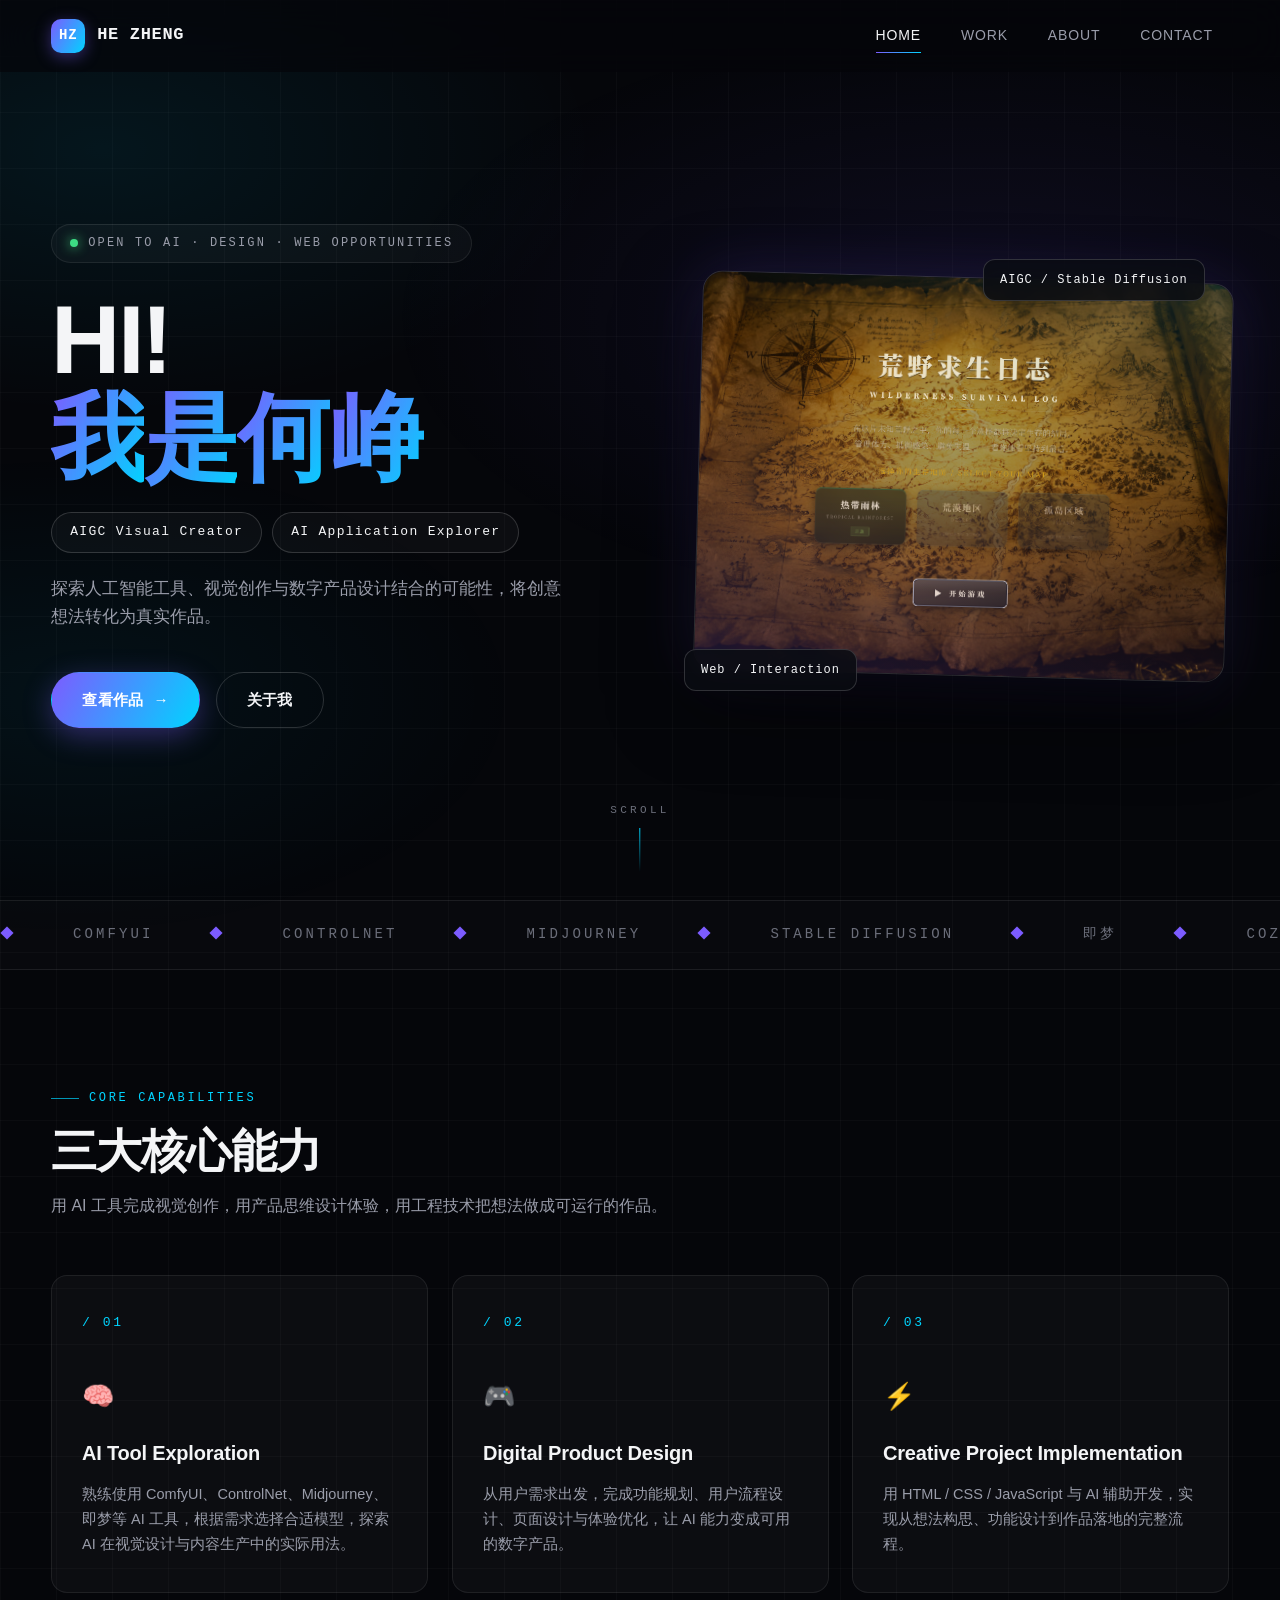
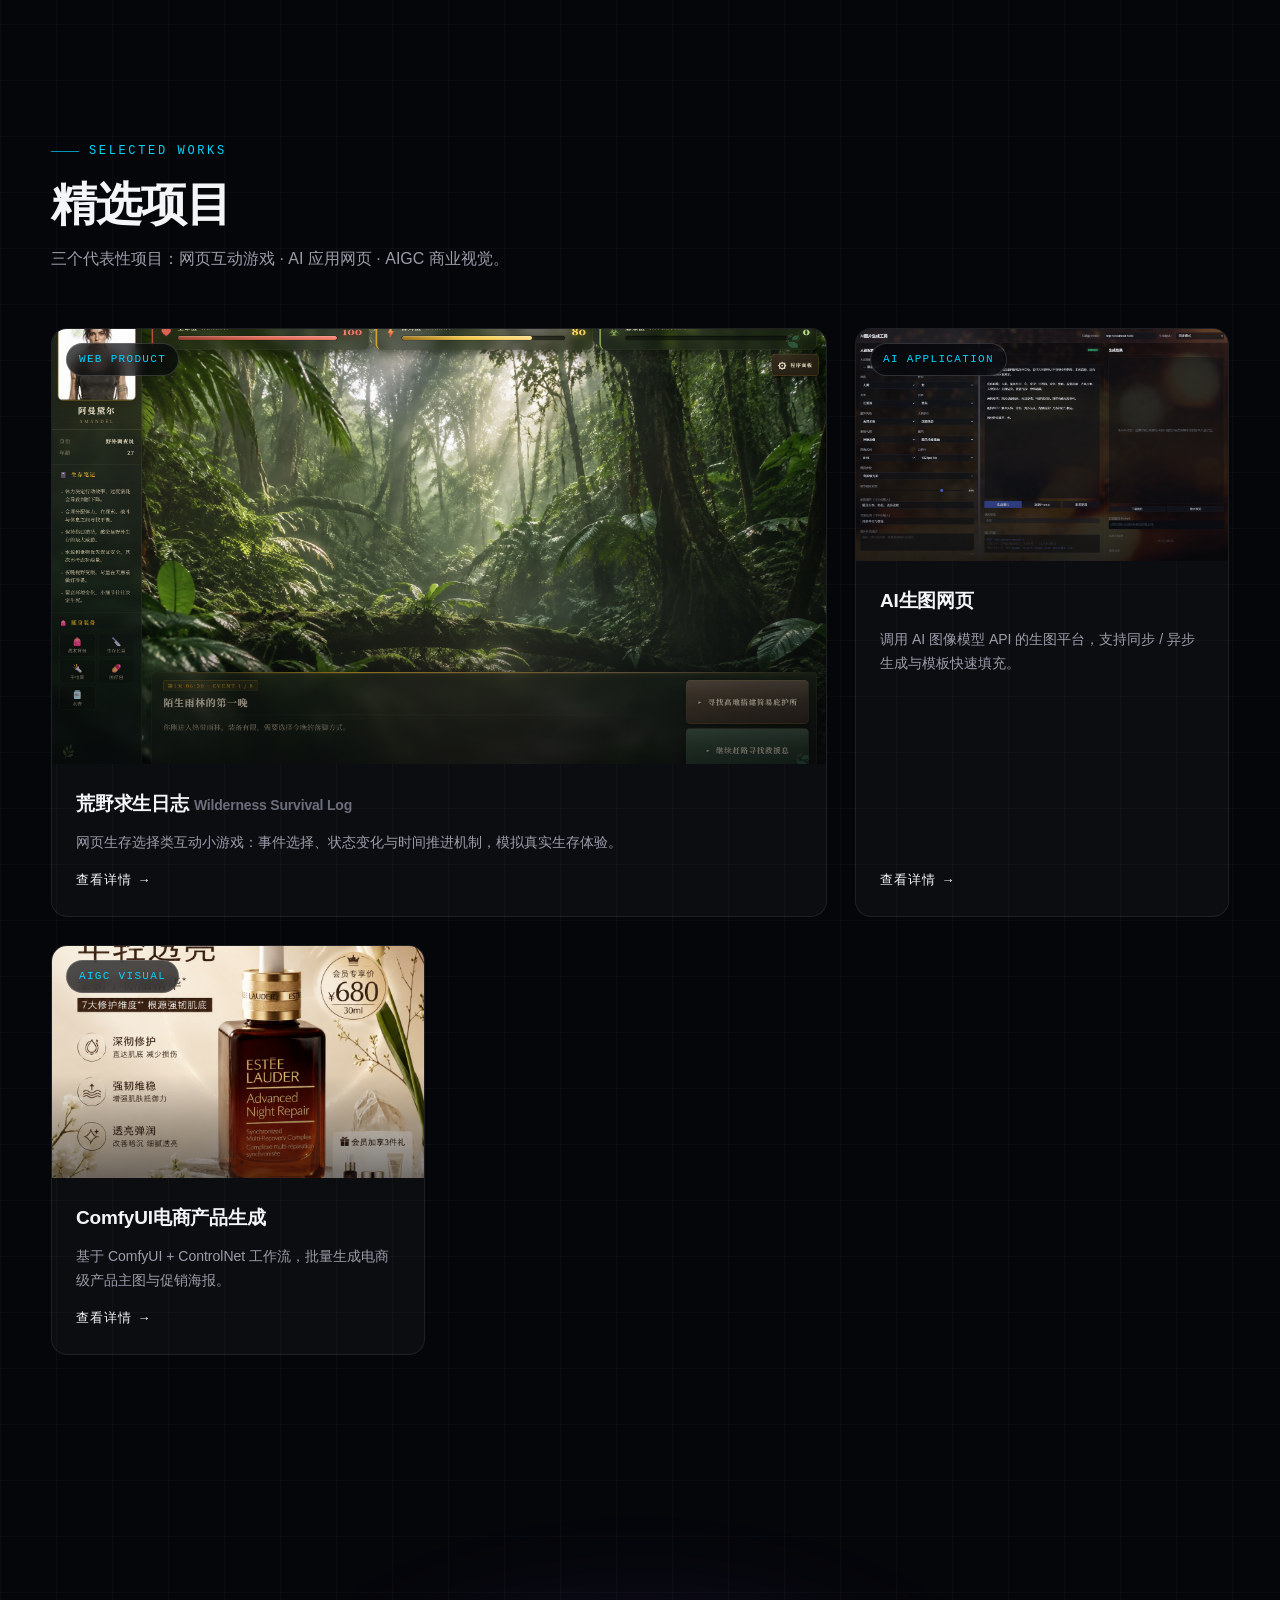
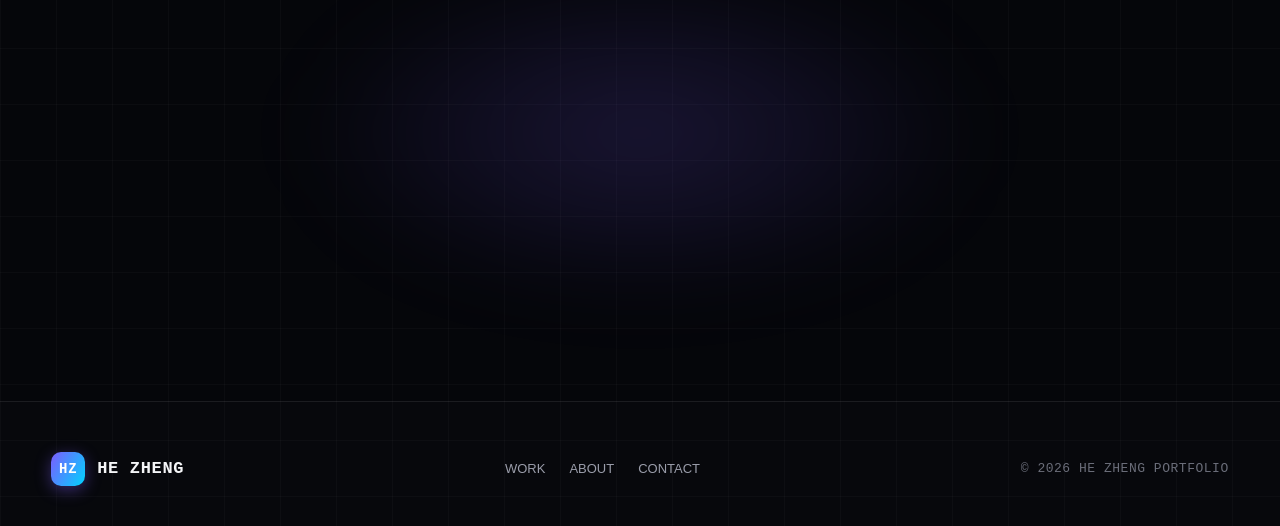
==== index.html @ f9ec6ae7 "初始提交：个人作品集网站" ====
<!DOCTYPE html>
<html lang="zh-CN">
<head>
  <meta charset="UTF-8" />
  <meta name="viewport" content="width=device-width, initial-scale=1.0" />
  <title>He Zheng — AIGC Visual Creator &amp; AI Application Explorer</title>
  <meta name="description" content="何峥的个人作品集：AIGC视觉创作、AI应用探索与数字产品设计。" />
  <link rel="stylesheet" href="css/style.css" />
</head>
<body>

  <!-- 导航 -->
  <header class="nav">
    <div class="container nav-inner">
      <a class="logo" href="index.html"><span class="logo-mark">HZ</span>HE ZHENG</a>
      <nav class="nav-links">
        <a href="index.html" class="active">HOME</a>
        <a href="work.html">WORK</a>
        <a href="about.html">ABOUT</a>
        <a href="contact.html">CONTACT</a>
      </nav>
      <button class="nav-toggle" aria-label="打开菜单"><span></span><span></span><span></span></button>
    </div>
  </header>

  <!-- 第一屏 Hero -->
  <section class="hero">
    <div class="container hero-grid">
      <div class="hero-text">
        <div class="hero-status fade-up" style="--d:.1s"><span class="dot"></span>OPEN TO AI · DESIGN · WEB OPPORTUNITIES</div>
        <h1 class="hero-title fade-up" style="--d:.2s">Hi!<br /><span class="text-gradient">我是何峥</span></h1>
        <div class="hero-roles fade-up" style="--d:.35s">
          <span>AIGC Visual Creator</span>
          <span>AI Application Explorer</span>
        </div>
        <p class="hero-desc fade-up" style="--d:.5s">
          探索人工智能工具、视觉创作与数字产品设计结合的可能性，将创意想法转化为真实作品。
        </p>
        <div class="hero-actions fade-up" style="--d:.65s">
          <a class="btn btn-primary" href="work.html">查看作品 <span class="arrow">→</span></a>
          <a class="btn btn-ghost" href="about.html">关于我</a>
        </div>
      </div>
      <div class="hero-visual fade-up" style="--d:.45s">
        <div class="frame"><img src="assets/survival/cover.png" alt="荒野求生日志 - 项目封面" /></div>
        <div class="float-chip chip-1">AIGC / Stable Diffusion</div>
        <div class="float-chip chip-2">Web / Interaction</div>
      </div>
    </div>
    <div class="scroll-hint"><span>SCROLL</span><span class="line"></span></div>
  </section>

  <!-- 工具跑马灯 -->
  <div class="marquee" aria-hidden="true">
    <div class="marquee-track">
      <span><i>◆</i>ComfyUI</span><span><i>◆</i>ControlNet</span><span><i>◆</i>Midjourney</span><span><i>◆</i>Stable Diffusion</span><span><i>◆</i>即梦</span><span><i>◆</i>Coze</span><span><i>◆</i>ChatGPT</span><span><i>◆</i>DeepSeek</span><span><i>◆</i>HTML / CSS / JS</span>
      <span><i>◆</i>ComfyUI</span><span><i>◆</i>ControlNet</span><span><i>◆</i>Midjourney</span><span><i>◆</i>Stable Diffusion</span><span><i>◆</i>即梦</span><span><i>◆</i>Coze</span><span><i>◆</i>ChatGPT</span><span><i>◆</i>DeepSeek</span><span><i>◆</i>HTML / CSS / JS</span>
    </div>
  </div>

  <!-- 三大核心能力 -->
  <section class="section">
    <div class="container">
      <div class="section-head reveal">
        <span class="section-tag">Core Capabilities</span>
        <h2 class="section-title">三大核心能力</h2>
        <p class="section-sub">用 AI 工具完成视觉创作，用产品思维设计体验，用工程技术把想法做成可运行的作品。</p>
      </div>
      <div class="cap-grid">
        <div class="cap-card reveal" style="--d:.05s">
          <span class="cap-num">/ 01</span>
          <span class="cap-icon">🧠</span>
          <h3>AI Tool Exploration</h3>
          <p>熟练使用 ComfyUI、ControlNet、Midjourney、即梦等 AI 工具，根据需求选择合适模型，探索 AI 在视觉设计与内容生产中的实际用法。</p>
        </div>
        <div class="cap-card reveal" style="--d:.15s">
          <span class="cap-num">/ 02</span>
          <span class="cap-icon">🎮</span>
          <h3>Digital Product Design</h3>
          <p>从用户需求出发，完成功能规划、用户流程设计、页面设计与体验优化，让 AI 能力变成可用的数字产品。</p>
        </div>
        <div class="cap-card reveal" style="--d:.25s">
          <span class="cap-num">/ 03</span>
          <span class="cap-icon">⚡</span>
          <h3>Creative Project Implementation</h3>
          <p>用 HTML / CSS / JavaScript 与 AI 辅助开发，实现从想法构思、功能设计到作品落地的完整流程。</p>
        </div>
      </div>
    </div>
  </section>

  <!-- 精选项目 -->
  <section class="section" style="padding-top: 30px;">
    <div class="container">
      <div class="section-head reveal">
        <span class="section-tag">Selected Works</span>
        <h2 class="section-title">精选项目</h2>
        <p class="section-sub">三个代表性项目：网页互动游戏 · AI 应用网页 · AIGC 商业视觉。</p>
      </div>
      <div class="work-grid">
        <a class="work-card wide reveal" href="project-survival-log.html">
          <div class="work-thumb">
            <span class="work-cat">WEB PRODUCT</span>
            <img src="assets/survival/gameplay.png" alt="荒野求生日志 - 游戏界面" />
          </div>
          <div class="work-body">
            <h3>荒野求生日志 <em style="font-style:normal;color:var(--dim);font-size:14px;">Wilderness Survival Log</em></h3>
            <p>网页生存选择类互动小游戏：事件选择、状态变化与时间推进机制，模拟真实生存体验。</p>
            <span class="work-link">查看详情 <span class="arrow">→</span></span>
          </div>
        </a>
        <a class="work-card reveal" style="--d:.12s" href="project-ai-image.html">
          <div class="work-thumb">
            <span class="work-cat">AI APPLICATION</span>
            <img src="assets/ai-image/home.png" alt="AI生图网页 - 首页" />
          </div>
          <div class="work-body">
            <h3>AI生图网页</h3>
            <p>调用 AI 图像模型 API 的生图平台，支持同步 / 异步生成与模板快速填充。</p>
            <span class="work-link">查看详情 <span class="arrow">→</span></span>
          </div>
        </a>
        <a class="work-card reveal" style="--d:.2s" href="work.html#comfyui-ecommerce">
          <div class="work-thumb">
            <span class="work-cat">AIGC VISUAL</span>
            <img src="assets/comfyui/serum.png" alt="ComfyUI电商产品生成 - 精华主图" />
          </div>
          <div class="work-body">
            <h3>ComfyUI电商产品生成</h3>
            <p>基于 ComfyUI + ControlNet 工作流，批量生成电商级产品主图与促销海报。</p>
            <span class="work-link">查看详情 <span class="arrow">→</span></span>
          </div>
        </a>
      </div>
    </div>
  </section>

  <!-- CTA -->
  <section class="cta-band">
    <div class="container reveal">
      <h2>把创意想法<br /><span class="text-gradient">转化为真实作品</span></h2>
      <p>如果你对 AI 视觉、AI 应用或数字产品有想法，欢迎一起交流。</p>
      <a class="btn btn-primary" href="contact.html">联系我 <span class="arrow">→</span></a>
    </div>
  </section>

  <!-- Footer -->
  <footer>
    <div class="container footer-inner">
      <a class="logo" href="index.html"><span class="logo-mark">HZ</span>HE ZHENG</a>
      <div class="footer-links">
        <a href="work.html">WORK</a>
        <a href="about.html">ABOUT</a>
        <a href="contact.html">CONTACT</a>
      </div>
      <div class="copy">© 2026 HE ZHENG PORTFOLIO</div>
    </div>
  </footer>

  <button class="back-top" aria-label="回到顶部">↑</button>
  <script src="js/main.js"></script>
</body>
</html>
---- css/style.css ----
/* ============================================================
   He Zheng Portfolio — 深色科技感作品集设计系统
   ============================================================ */

/* ---------- 1. 设计变量 ---------- */
:root {
  --bg: #05060a;
  --bg-soft: #0a0c12;
  --surface: rgba(255, 255, 255, 0.03);
  --surface-hover: rgba(255, 255, 255, 0.06);
  --border: rgba(255, 255, 255, 0.08);
  --border-strong: rgba(255, 255, 255, 0.16);
  --text: #f4f5f7;
  --muted: #9a9daa;
  --dim: #6b6e7a;
  --accent-1: #7c5cff;   /* 电感紫 */
  --accent-2: #00d4ff;   /* 荧光青 */
  --gradient: linear-gradient(120deg, var(--accent-1), var(--accent-2));
  --radius: 16px;
  --radius-sm: 10px;
  --nav-h: 72px;
  --font-sans: "Segoe UI", "PingFang SC", "HarmonyOS Sans SC", "Microsoft YaHei", sans-serif;
  --font-mono: "JetBrains Mono", "Cascadia Code", Consolas, monospace;
  --ease: cubic-bezier(0.22, 1, 0.36, 1);
}

/* ---------- 2. 基础重置 ---------- */
* { margin: 0; padding: 0; box-sizing: border-box; }

html { scroll-behavior: smooth; }

body {
  background: var(--bg);
  color: var(--text);
  font-family: var(--font-sans);
  font-size: 16px;
  line-height: 1.7;
  -webkit-font-smoothing: antialiased;
  overflow-x: hidden;
  /* 顶部渐变光晕 + 网格底纹 */
  background-image:
    radial-gradient(1100px 520px at 78% -8%, rgba(124, 92, 255, 0.14), transparent 60%),
    radial-gradient(900px 480px at 8% 4%, rgba(0, 212, 255, 0.08), transparent 55%),
    linear-gradient(rgba(255, 255, 255, 0.025) 1px, transparent 1px),
    linear-gradient(90deg, rgba(255, 255, 255, 0.025) 1px, transparent 1px);
  background-size: auto, auto, 56px 56px, 56px 56px;
}

img { max-width: 100%; display: block; }
a { color: inherit; text-decoration: none; }
ul { list-style: none; }
button { font-family: inherit; cursor: pointer; }

::selection { background: rgba(124, 92, 255, 0.45); color: #fff; }

/* 自定义滚动条 */
::-webkit-scrollbar { width: 10px; }
::-webkit-scrollbar-track { background: var(--bg); }
::-webkit-scrollbar-thumb { background: #23252f; border-radius: 8px; border: 2px solid var(--bg); }
::-webkit-scrollbar-thumb:hover { background: #34374a; }

/* ---------- 3. 通用布局 ---------- */
.container { width: min(1200px, 92%); margin: 0 auto; }

.section { padding: 110px 0; }
.section-head { margin-bottom: 56px; }

.section-tag {
  display: inline-flex; align-items: center; gap: 10px;
  font-family: var(--font-mono); font-size: 12px; letter-spacing: 0.22em;
  text-transform: uppercase; color: var(--accent-2); margin-bottom: 16px;
}
.section-tag::before {
  content: ""; width: 28px; height: 1px; background: var(--accent-2); opacity: 0.7;
}

.section-title {
  font-size: clamp(30px, 4vw, 46px); font-weight: 700;
  letter-spacing: -0.02em; line-height: 1.15;
}
.section-sub { color: var(--muted); margin-top: 14px; max-width: 620px; }

.text-gradient {
  background: var(--gradient);
  -webkit-background-clip: text; background-clip: text;
  -webkit-text-fill-color: transparent; color: transparent;
}

/* ---------- 4. 按钮 ---------- */
.btn {
  display: inline-flex; align-items: center; gap: 10px;
  padding: 14px 30px; border-radius: 999px;
  font-size: 15px; font-weight: 600; letter-spacing: 0.02em;
  border: 1px solid transparent;
  transition: transform 0.35s var(--ease), box-shadow 0.35s var(--ease),
              background 0.35s var(--ease), border-color 0.35s var(--ease);
}
.btn .arrow { transition: transform 0.35s var(--ease); }
.btn:hover .arrow { transform: translateX(4px); }

.btn-primary {
  background: var(--gradient); color: #fff;
  box-shadow: 0 8px 28px rgba(124, 92, 255, 0.35);
}
.btn-primary:hover { transform: translateY(-2px); box-shadow: 0 14px 40px rgba(124, 92, 255, 0.5); }

.btn-ghost {
  border-color: var(--border-strong); color: var(--text); background: transparent;
}
.btn-ghost:hover {
  border-color: var(--accent-2); color: var(--accent-2);
  transform: translateY(-2px); box-shadow: 0 10px 30px rgba(0, 212, 255, 0.12);
}

/* ---------- 5. 导航栏 ---------- */
.nav {
  position: fixed; inset: 0 0 auto 0; z-index: 100;
  height: var(--nav-h);
  background: rgba(5, 6, 10, 0.65);
  backdrop-filter: blur(18px); -webkit-backdrop-filter: blur(18px);
  border-bottom: 1px solid transparent;
  transition: border-color 0.4s var(--ease), background 0.4s var(--ease);
}
.nav.scrolled { border-bottom-color: var(--border); background: rgba(5, 6, 10, 0.85); }

.nav-inner {
  height: 100%; display: flex; align-items: center; justify-content: space-between;
}

.logo {
  display: flex; align-items: center; gap: 12px;
  font-family: var(--font-mono); font-weight: 700; font-size: 17px; letter-spacing: 0.04em;
}
.logo-mark {
  width: 34px; height: 34px; border-radius: 10px;
  background: var(--gradient); color: #fff;
  display: grid; place-items: center; font-size: 14px;
  box-shadow: 0 4px 16px rgba(124, 92, 255, 0.4);
}

.nav-links { display: flex; align-items: center; gap: 8px; }
.nav-links a {
  position: relative; padding: 8px 16px; font-size: 14px; color: var(--muted);
  letter-spacing: 0.06em; transition: color 0.3s;
}
.nav-links a::after {
  content: ""; position: absolute; left: 16px; right: 16px; bottom: 2px; height: 1px;
  background: var(--gradient); transform: scaleX(0); transform-origin: left;
  transition: transform 0.35s var(--ease);
}
.nav-links a:hover, .nav-links a.active { color: var(--text); }
.nav-links a:hover::after, .nav-links a.active::after { transform: scaleX(1); }

.nav-toggle {
  display: none; width: 40px; height: 40px; border: 1px solid var(--border);
  border-radius: 10px; background: transparent; position: relative;
}
.nav-toggle span {
  position: absolute; left: 10px; right: 10px; height: 2px; border-radius: 2px;
  background: var(--text); transition: 0.35s var(--ease);
}
.nav-toggle span:nth-child(1) { top: 13px; }
.nav-toggle span:nth-child(2) { top: 19px; }
.nav-toggle span:nth-child(3) { top: 25px; }
.nav-toggle.open span:nth-child(1) { top: 19px; transform: rotate(45deg); }
.nav-toggle.open span:nth-child(2) { opacity: 0; }
.nav-toggle.open span:nth-child(3) { top: 19px; transform: rotate(-45deg); }

/* ---------- 6. Hero ---------- */
.hero {
  min-height: 100vh;
  display: flex; align-items: center;
  padding: calc(var(--nav-h) + 60px) 0 80px;
  position: relative;
}
.hero-grid {
  display: grid; grid-template-columns: 1.05fr 0.95fr;
  gap: 60px; align-items: center;
}
.hero-status {
  display: inline-flex; align-items: center; gap: 10px;
  font-family: var(--font-mono); font-size: 12px; letter-spacing: 0.18em;
  color: var(--muted); border: 1px solid var(--border);
  padding: 8px 18px; border-radius: 999px; margin-bottom: 28px;
  background: var(--surface);
}
.hero-status .dot {
  width: 8px; height: 8px; border-radius: 50%; background: #3ddc84;
  box-shadow: 0 0 12px #3ddc84; animation: pulse 2s infinite;
}
@keyframes pulse { 50% { opacity: 0.4; } }

.hero-title {
  font-size: clamp(52px, 8vw, 96px);
  font-weight: 800; letter-spacing: -0.03em; line-height: 1.02;
  text-transform: uppercase;
}
.hero-roles {
  display: flex; flex-wrap: wrap; gap: 10px; margin: 26px 0 22px;
}
.hero-roles span {
  font-family: var(--font-mono); font-size: 13px; letter-spacing: 0.1em;
  padding: 8px 18px; border-radius: 999px;
  border: 1px solid var(--border-strong); color: var(--text);
  background: var(--surface);
}
.hero-desc { color: var(--muted); max-width: 520px; font-size: 17px; }
.hero-actions { display: flex; gap: 16px; margin-top: 40px; flex-wrap: wrap; }

.hero-visual { position: relative; }
.hero-visual .frame {
  position: relative; border-radius: 20px; overflow: hidden;
  border: 1px solid var(--border-strong);
  box-shadow: 0 30px 80px rgba(0, 0, 0, 0.6), 0 0 60px rgba(124, 92, 255, 0.18);
  transform: rotate(1.5deg);
  transition: transform 0.6s var(--ease);
}
.hero-visual:hover .frame { transform: rotate(0deg) scale(1.01); }
.hero-visual img { width: 100%; aspect-ratio: 4 / 3; object-fit: cover; }
.hero-visual .frame::after {
  content: ""; position: absolute; inset: 0;
  background: linear-gradient(200deg, rgba(0, 212, 255, 0.12), transparent 40%, rgba(124, 92, 255, 0.18));
  pointer-events: none;
}
.hero-visual .float-chip {
  position: absolute; font-family: var(--font-mono); font-size: 12px;
  letter-spacing: 0.08em; color: var(--text);
  background: rgba(10, 12, 18, 0.85); border: 1px solid var(--border-strong);
  padding: 10px 16px; border-radius: 12px;
  backdrop-filter: blur(8px);
  animation: float 5s ease-in-out infinite;
}
.hero-visual .chip-1 { top: -18px; right: 24px; }
.hero-visual .chip-2 { bottom: -16px; left: -14px; animation-delay: -2.5s; }
@keyframes float { 50% { transform: translateY(-10px); } }

.scroll-hint {
  position: absolute; bottom: 28px; left: 50%; transform: translateX(-50%);
  display: flex; flex-direction: column; align-items: center; gap: 8px;
  color: var(--dim); font-family: var(--font-mono); font-size: 11px; letter-spacing: 0.3em;
}
.scroll-hint .line {
  width: 1px; height: 44px;
  background: linear-gradient(var(--accent-2), transparent);
  animation: drop 1.8s var(--ease) infinite;
}
@keyframes drop { 0% { transform: scaleY(0); transform-origin: top; } 45% { transform: scaleY(1); transform-origin: top; } 55% { transform: scaleY(1); transform-origin: bottom; } 100% { transform: scaleY(0); transform-origin: bottom; } }

/* ---------- 7. 页面通用头图（子页面） ---------- */
.page-hero {
  padding: calc(var(--nav-h) + 90px) 0 70px;
  border-bottom: 1px solid var(--border);
  position: relative; overflow: hidden;
}
.page-hero .crumb {
  font-family: var(--font-mono); font-size: 12px; letter-spacing: 0.2em;
  color: var(--accent-2); text-transform: uppercase; margin-bottom: 18px;
  display: block;
}
.page-hero h1 {
  font-size: clamp(40px, 6vw, 72px); font-weight: 800;
  letter-spacing: -0.02em; line-height: 1.05; text-transform: uppercase;
}
.page-hero p { color: var(--muted); margin-top: 18px; max-width: 640px; font-size: 17px; }

/* ---------- 8. 能力卡片区 ---------- */
.cap-grid {
  display: grid; grid-template-columns: repeat(3, 1fr); gap: 24px;
}
.cap-card {
  position: relative; padding: 36px 30px;
  background: var(--surface); border: 1px solid var(--border);
  border-radius: var(--radius); overflow: hidden;
  transition: transform 0.45s var(--ease), border-color 0.45s, background 0.45s;
}
.cap-card::before {
  content: ""; position: absolute; inset: 0;
  background: radial-gradient(360px 200px at 50% -20%, rgba(124, 92, 255, 0.16), transparent 70%);
  opacity: 0; transition: opacity 0.45s;
}
.cap-card:hover { transform: translateY(-6px); border-color: var(--border-strong); background: var(--surface-hover); }
.cap-card:hover::before { opacity: 1; }
.cap-num {
  font-family: var(--font-mono); font-size: 13px; color: var(--accent-2);
  letter-spacing: 0.2em; display: block; margin-bottom: 40px;
}
.cap-card h3 { font-size: 20px; margin-bottom: 12px; letter-spacing: -0.01em; }
.cap-card p { color: var(--muted); font-size: 14.5px; }
.cap-card .cap-icon { font-size: 26px; margin-bottom: 18px; display: block; }

/* ---------- 9. 项目卡片 ---------- */
.work-grid { display: grid; grid-template-columns: repeat(3, 1fr); gap: 28px; }
.work-card {
  position: relative; display: flex; flex-direction: column;
  background: var(--surface); border: 1px solid var(--border);
  border-radius: var(--radius); overflow: hidden;
  transition: transform 0.5s var(--ease), border-color 0.4s, box-shadow 0.5s var(--ease);
}
.work-card:hover {
  transform: translateY(-8px);
  border-color: rgba(124, 92, 255, 0.45);
  box-shadow: 0 24px 60px rgba(0, 0, 0, 0.5), 0 0 40px rgba(124, 92, 255, 0.12);
}
.work-thumb { position: relative; overflow: hidden; aspect-ratio: 16 / 10; }
.work-thumb img {
  width: 100%; height: 100%; object-fit: cover;
  transition: transform 0.8s var(--ease), filter 0.5s;
  filter: saturate(0.92);
}
.work-card:hover .work-thumb img { transform: scale(1.06); filter: saturate(1.05); }
.work-thumb::after {
  content: ""; position: absolute; inset: 0;
  background: linear-gradient(180deg, transparent 55%, rgba(5, 6, 10, 0.55));
}
.work-cat {
  position: absolute; top: 14px; left: 14px; z-index: 2;
  font-family: var(--font-mono); font-size: 11px; letter-spacing: 0.12em;
  padding: 6px 12px; border-radius: 999px;
  background: rgba(5, 6, 10, 0.7); border: 1px solid var(--border-strong);
  color: var(--accent-2); backdrop-filter: blur(6px);
}
.work-body { padding: 24px; display: flex; flex-direction: column; gap: 10px; flex: 1; }
.work-body h3 { font-size: 19px; letter-spacing: -0.01em; }
.work-body p { color: var(--muted); font-size: 14px; flex: 1; }
.work-link {
  display: inline-flex; align-items: center; gap: 8px;
  font-family: var(--font-mono); font-size: 13px; letter-spacing: 0.08em;
  color: var(--text); margin-top: 6px;
}
.work-link .arrow { transition: transform 0.35s var(--ease); }
.work-card:hover .work-link { color: var(--accent-2); }
.work-card:hover .work-link .arrow { transform: translateX(5px); }

/* 精选项目大卡（首页第一张） */
.work-card.wide { grid-column: span 2; }
.work-card.wide .work-thumb { aspect-ratio: 16 / 9; }

/* ---------- 10. 跑马灯 ---------- */
.marquee {
  border-top: 1px solid var(--border); border-bottom: 1px solid var(--border);
  padding: 22px 0; overflow: hidden; background: rgba(255, 255, 255, 0.015);
}
.marquee-track {
  display: flex; gap: 56px; width: max-content;
  animation: marquee 30s linear infinite;
  font-family: var(--font-mono); font-size: 14px; letter-spacing: 0.22em;
  color: var(--dim); text-transform: uppercase; white-space: nowrap;
}
.marquee-track span i { color: var(--accent-1); font-style: normal; margin-right: 56px; }
@keyframes marquee { to { transform: translateX(-50%); } }

/* ---------- 11. Work 筛选器 ---------- */
.filter-bar {
  display: flex; flex-wrap: wrap; gap: 10px; margin-bottom: 48px;
}
.filter-btn {
  padding: 10px 22px; border-radius: 999px;
  border: 1px solid var(--border-strong); background: transparent;
  color: var(--muted); font-size: 14px; letter-spacing: 0.03em;
  font-family: var(--font-mono);
  transition: all 0.35s var(--ease);
}
.filter-btn:hover { color: var(--text); border-color: var(--accent-2); }
.filter-btn.active {
  background: var(--gradient); border-color: transparent; color: #fff;
  box-shadow: 0 6px 20px rgba(124, 92, 255, 0.35);
}
.work-item { transition: opacity 0.4s var(--ease), transform 0.4s var(--ease); }
.work-item.hide { display: none; }
.work-item.showing { animation: fadeIn 0.5s var(--ease); }
@keyframes fadeIn { from { opacity: 0; transform: translateY(16px); } }

.empty-note {
  display: none; padding: 60px 30px; text-align: center;
  border: 1px dashed var(--border-strong); border-radius: var(--radius);
  color: var(--muted);
}
.empty-note.show { display: block; animation: fadeIn 0.5s var(--ease); }

/* ---------- 12. 项目详情页 ---------- */
.project-hero { padding: calc(var(--nav-h) + 80px) 0 60px; }
.project-hero .tags { display: flex; flex-wrap: wrap; gap: 10px; margin: 24px 0; }
.project-hero .tags span {
  font-family: var(--font-mono); font-size: 12px; letter-spacing: 0.1em;
  padding: 7px 16px; border-radius: 999px;
  border: 1px solid var(--border-strong); color: var(--accent-2);
  background: var(--surface);
}
.project-meta {
  display: grid; grid-template-columns: repeat(4, 1fr); gap: 1px;
  background: var(--border); border: 1px solid var(--border);
  border-radius: var(--radius); overflow: hidden; margin-top: 40px;
}
.project-meta div { background: var(--bg-soft); padding: 20px 24px; }
.project-meta dt {
  font-family: var(--font-mono); font-size: 11px; letter-spacing: 0.2em;
  text-transform: uppercase; color: var(--dim); margin-bottom: 8px;
}
.project-meta dd { font-size: 15px; }

.project-cover {
  border-radius: 20px; overflow: hidden; border: 1px solid var(--border-strong);
  margin: 60px 0; box-shadow: 0 30px 80px rgba(0, 0, 0, 0.55);
}
.project-cover img { width: 100%; }

.project-layout {
  display: grid; grid-template-columns: 220px 1fr; gap: 70px;
  align-items: start;
}
.toc {
  position: sticky; top: calc(var(--nav-h) + 40px);
  border-left: 1px solid var(--border); padding-left: 24px;
}
.toc-title {
  font-family: var(--font-mono); font-size: 11px; letter-spacing: 0.25em;
  text-transform: uppercase; color: var(--dim); margin-bottom: 18px;
}
.toc a {
  display: block; padding: 7px 0; font-size: 14px; color: var(--muted);
  border-left: 2px solid transparent; margin-left: -25px; padding-left: 23px;
  transition: color 0.3s, border-color 0.3s;
}
.toc a:hover, .toc a.active { color: var(--text); border-left-color: var(--accent-2); }

.project-section { margin-bottom: 90px; scroll-margin-top: calc(var(--nav-h) + 30px); }
.project-section .num {
  font-family: var(--font-mono); font-size: 13px; color: var(--accent-2);
  letter-spacing: 0.2em; display: block; margin-bottom: 12px;
}
.project-section h2 {
  font-size: clamp(26px, 3vw, 36px); letter-spacing: -0.01em;
  margin-bottom: 22px;
}
.project-section p { color: var(--muted); margin-bottom: 16px; max-width: 760px; }
.project-section p strong { color: var(--text); font-weight: 600; }

.img-duo { display: grid; grid-template-columns: 1fr 1fr; gap: 20px; margin: 28px 0; }
.img-single { margin: 28px 0; border-radius: var(--radius); overflow: hidden; border: 1px solid var(--border); }
.img-duo img, .img-single img { width: 100%; border-radius: var(--radius); border: 1px solid var(--border); transition: transform 0.6s var(--ease); }
.img-duo img:hover, .img-single img:hover { transform: scale(1.015); }
.img-duo figcaption, .img-single figcaption {
  font-family: var(--font-mono); font-size: 12px; color: var(--dim);
  letter-spacing: 0.08em; margin-top: 10px; text-align: center;
}

/* 流程步骤 */
.flow-steps { display: grid; grid-template-columns: repeat(4, 1fr); gap: 16px; margin: 28px 0; }
.flow-step {
  padding: 22px 20px; border: 1px solid var(--border); border-radius: var(--radius-sm);
  background: var(--surface); position: relative;
  transition: transform 0.4s var(--ease), border-color 0.4s;
}
.flow-step:hover { transform: translateY(-4px); border-color: rgba(0, 212, 255, 0.4); }
.flow-step .step-num {
  font-family: var(--font-mono); font-size: 12px; color: var(--accent-2); letter-spacing: 0.15em;
}
.flow-step h4 { font-size: 15px; margin: 10px 0 6px; }
.flow-step p { font-size: 13px; margin: 0; }

/* 技术清单 */
.tech-list { display: flex; flex-wrap: wrap; gap: 10px; margin: 24px 0; }
.tech-list span {
  font-family: var(--font-mono); font-size: 13px; padding: 9px 18px;
  border-radius: 999px; border: 1px solid var(--border-strong); color: var(--text);
  background: var(--surface); transition: border-color 0.3s, color 0.3s;
}
.tech-list span:hover { border-color: var(--accent-1); color: var(--accent-2); }

/* 上下项目导航 */
.project-nav {
  display: grid; grid-template-columns: 1fr 1fr; gap: 20px;
  border-top: 1px solid var(--border); padding: 50px 0 90px;
}
.project-nav a {
  padding: 28px 30px; border: 1px solid var(--border); border-radius: var(--radius);
  background: var(--surface); transition: border-color 0.4s, transform 0.4s var(--ease);
}
.project-nav a:hover { border-color: rgba(124, 92, 255, 0.5); transform: translateY(-4px); }
.project-nav a.next { text-align: right; }
.project-nav .label {
  font-family: var(--font-mono); font-size: 11px; letter-spacing: 0.2em;
  text-transform: uppercase; color: var(--dim); display: block; margin-bottom: 10px;
}
.project-nav .name { font-size: 17px; font-weight: 600; }

/* ---------- 13. About 页面 ---------- */
.about-grid {
  display: grid; grid-template-columns: 380px 1fr; gap: 70px; align-items: start;
}
.about-avatar {
  position: relative; border-radius: 20px; overflow: hidden;
  border: 1px solid var(--border-strong);
  aspect-ratio: 4 / 5;
  background:
    radial-gradient(340px 260px at 70% 20%, rgba(0, 212, 255, 0.2), transparent 65%),
    radial-gradient(340px 300px at 20% 85%, rgba(124, 92, 255, 0.28), transparent 65%),
    var(--bg-soft);
  display: grid; place-items: center;
}
.about-avatar .mono {
  font-size: 96px; font-weight: 800; letter-spacing: -0.04em;
  background: var(--gradient); -webkit-background-clip: text; background-clip: text;
  -webkit-text-fill-color: transparent;
}
.about-avatar .role {
  position: absolute; bottom: 22px; left: 0; right: 0; text-align: center;
  font-family: var(--font-mono); font-size: 12px; letter-spacing: 0.25em;
  color: var(--muted); text-transform: uppercase;
}
.about-block { margin-bottom: 52px; }
.about-block h2 {
  font-size: 24px; margin-bottom: 18px; display: flex; align-items: center; gap: 14px;
}
.about-block h2::before {
  content: ""; width: 26px; height: 2px; background: var(--gradient); border-radius: 2px;
}
.about-block p { color: var(--muted); margin-bottom: 14px; max-width: 720px; }

.skill-grid { display: grid; grid-template-columns: repeat(4, 1fr); gap: 16px; }
.skill-card {
  padding: 24px 18px; text-align: center;
  border: 1px solid var(--border); border-radius: var(--radius-sm);
  background: var(--surface);
  transition: transform 0.4s var(--ease), border-color 0.4s, background 0.4s;
}
.skill-card:hover {
  transform: translateY(-5px); border-color: rgba(124, 92, 255, 0.5);
  background: var(--surface-hover);
}
.skill-card .ico { font-size: 22px; display: block; margin-bottom: 12px; }
.skill-card h4 { font-size: 14px; font-weight: 600; }

.tool-cloud { display: flex; flex-wrap: wrap; gap: 10px; }
.tool-cloud span {
  font-family: var(--font-mono); font-size: 13px; padding: 9px 20px;
  border-radius: 999px; border: 1px solid var(--border-strong); color: var(--muted);
  transition: all 0.3s var(--ease);
}
.tool-cloud span:hover { color: #fff; border-color: var(--accent-2); box-shadow: 0 0 18px rgba(0, 212, 255, 0.18); }

/* ---------- 14. Contact 页面 ---------- */
.contact-grid { display: grid; grid-template-columns: 1fr 1.1fr; gap: 70px; }
.contact-item {
  display: flex; align-items: center; gap: 18px;
  padding: 24px; border: 1px solid var(--border); border-radius: var(--radius);
  background: var(--surface); margin-bottom: 16px;
  transition: border-color 0.4s, transform 0.4s var(--ease);
}
.contact-item:hover { border-color: rgba(0, 212, 255, 0.4); transform: translateX(6px); }
.contact-item .ico {
  width: 46px; height: 46px; border-radius: 12px; flex-shrink: 0;
  display: grid; place-items: center; font-size: 20px;
  background: rgba(124, 92, 255, 0.12); border: 1px solid rgba(124, 92, 255, 0.3);
}
.contact-item .info .label {
  font-family: var(--font-mono); font-size: 11px; letter-spacing: 0.2em;
  text-transform: uppercase; color: var(--dim); display: block; margin-bottom: 4px;
}
.contact-item .info .val { font-size: 15px; }
.contact-item .info .val em {
  font-style: normal; font-size: 12px; color: var(--dim); margin-left: 8px;
}

.contact-form {
  padding: 40px; border: 1px solid var(--border); border-radius: 20px;
  background: var(--surface);
}
.form-field { margin-bottom: 22px; }
.form-field label {
  display: block; font-family: var(--font-mono); font-size: 12px;
  letter-spacing: 0.15em; text-transform: uppercase; color: var(--muted); margin-bottom: 10px;
}
.form-field input, .form-field textarea {
  width: 100%; padding: 15px 18px; border-radius: var(--radius-sm);
  border: 1px solid var(--border-strong); background: rgba(5, 6, 10, 0.6);
  color: var(--text); font-size: 15px; font-family: inherit; outline: none;
  transition: border-color 0.3s, box-shadow 0.3s;
}
.form-field input:focus, .form-field textarea:focus {
  border-color: var(--accent-1); box-shadow: 0 0 0 3px rgba(124, 92, 255, 0.15);
}
.form-field textarea { min-height: 140px; resize: vertical; }
.form-toast {
  display: none; margin-top: 18px; padding: 14px 18px; border-radius: var(--radius-sm);
  background: rgba(61, 220, 132, 0.1); border: 1px solid rgba(61, 220, 132, 0.4);
  color: #3ddc84; font-size: 14px;
}
.form-toast.show { display: block; animation: fadeIn 0.4s var(--ease); }

/* ---------- 15. CTA 区块 ---------- */
.cta-band { text-align: center; padding: 130px 0; position: relative; overflow: hidden; }
.cta-band::before {
  content: ""; position: absolute; left: 50%; top: 50%; transform: translate(-50%, -50%);
  width: 700px; height: 340px; border-radius: 50%;
  background: radial-gradient(closest-side, rgba(124, 92, 255, 0.18), transparent);
  filter: blur(40px); pointer-events: none;
}
.cta-band h2 {
  font-size: clamp(34px, 5vw, 58px); font-weight: 800;
  letter-spacing: -0.02em; line-height: 1.15; margin-bottom: 20px;
}
.cta-band p { color: var(--muted); margin-bottom: 40px; }

/* ---------- 16. Footer ---------- */
footer {
  border-top: 1px solid var(--border); padding: 50px 0 40px;
  background: rgba(255, 255, 255, 0.012);
}
.footer-inner {
  display: flex; align-items: center; justify-content: space-between; gap: 20px; flex-wrap: wrap;
}
.footer-inner .copy { color: var(--dim); font-size: 13px; font-family: var(--font-mono); letter-spacing: 0.04em; }
.footer-links { display: flex; gap: 24px; }
.footer-links a { color: var(--muted); font-size: 13px; transition: color 0.3s; }
.footer-links a:hover { color: var(--accent-2); }

/* 回到顶部 */
.back-top {
  position: fixed; right: 28px; bottom: 28px; z-index: 90;
  width: 46px; height: 46px; border-radius: 12px;
  border: 1px solid var(--border-strong); background: rgba(10, 12, 18, 0.85);
  color: var(--text); font-size: 18px; backdrop-filter: blur(8px);
  opacity: 0; pointer-events: none; transform: translateY(12px);
  transition: all 0.4s var(--ease);
}
.back-top.show { opacity: 1; pointer-events: auto; transform: translateY(0); }
.back-top:hover { border-color: var(--accent-2); color: var(--accent-2); }

/* ---------- 17. 滚动进入动画 ---------- */
.reveal {
  opacity: 0; transform: translateY(34px);
  transition: opacity 0.9s var(--ease), transform 0.9s var(--ease);
  transition-delay: var(--d, 0s);
  will-change: opacity, transform;
}
.reveal.visible { opacity: 1; transform: translateY(0); }

/* 首屏入场 */
.fade-up { opacity: 0; transform: translateY(28px); animation: heroUp 1s var(--ease) forwards; animation-delay: var(--d, 0s); }
@keyframes heroUp { to { opacity: 1; transform: translateY(0); } }

/* ---------- 18. 响应式 ---------- */
@media (max-width: 1024px) {
  .hero-grid { grid-template-columns: 1fr; gap: 48px; }
  .hero-visual { max-width: 560px; }
  .cap-grid { grid-template-columns: 1fr; }
  .work-grid { grid-template-columns: repeat(2, 1fr); }
  .work-card.wide { grid-column: span 2; }
  .project-layout { grid-template-columns: 1fr; gap: 40px; }
  .toc { position: static; border-left: none; padding-left: 0; display: flex; flex-wrap: wrap; gap: 4px 20px; }
  .toc a { margin-left: 0; padding-left: 0; border-left: none; }
  .toc a.active { color: var(--accent-2); }
  .about-grid { grid-template-columns: 1fr; }
  .about-avatar { max-width: 340px; }
  .contact-grid { grid-template-columns: 1fr; }
  .skill-grid { grid-template-columns: repeat(2, 1fr); }
  .flow-steps { grid-template-columns: repeat(2, 1fr); }
  .project-meta { grid-template-columns: repeat(2, 1fr); }
}

@media (max-width: 680px) {
  .section { padding: 80px 0; }
  .nav-links {
    position: fixed; inset: var(--nav-h) 0 auto 0;
    flex-direction: column; align-items: stretch; gap: 0;
    background: rgba(5, 6, 10, 0.96); backdrop-filter: blur(20px);
    border-bottom: 1px solid var(--border);
    padding: 12px 6%;
    transform: translateY(-8px); opacity: 0; pointer-events: none;
    transition: opacity 0.35s var(--ease), transform 0.35s var(--ease);
  }
  .nav-links.open { opacity: 1; transform: translateY(0); pointer-events: auto; }
  .nav-links a { padding: 16px 4px; border-bottom: 1px solid var(--border); font-size: 15px; }
  .nav-links a::after { display: none; }
  .nav-toggle { display: block; }
  .work-grid { grid-template-columns: 1fr; }
  .work-card.wide { grid-column: span 1; }
  .img-duo { grid-template-columns: 1fr; }
  .project-nav { grid-template-columns: 1fr; }
  .project-nav a.next { text-align: left; }
  .hero-actions .btn { width: 100%; justify-content: center; }
  .scroll-hint { display: none; }
}

/* ---------- 19. 增强体验：动效 · 视差 · 页面过渡 ---------- */

/* 页面 3D 翻转过渡（View Transitions API；不支持的浏览器自动退化为普通跳转） */
@view-transition { navigation: auto; }

::view-transition-old(root),
::view-transition-new(root) {
  animation-duration: 0.55s;
  animation-timing-function: var(--ease);
  animation-fill-mode: both;
}
::view-transition-old(root) { animation-name: vtOut; }
::view-transition-new(root) { animation-name: vtIn; }
@keyframes vtOut { to { opacity: 0; transform: perspective(1200px) rotateY(-16deg) translateX(-40px); } }
@keyframes vtIn { from { opacity: 0; transform: perspective(1200px) rotateY(16deg) translateX(40px); } }

/* 顶部滚动进度条（元素由 JS 注入） */
.scroll-progress {
  position: fixed; top: 0; left: 0; z-index: 300;
  height: 2px; width: 0;
  background: var(--gradient);
  box-shadow: 0 0 10px rgba(124, 92, 255, 0.55);
}

/* 跑马灯 hover 暂停 */
.marquee:hover .marquee-track { animation-play-state: paused; }

/* 背景光晕缓漂（叠加层，不改动原有背景） */
body::before {
  content: ""; position: fixed; inset: -12%; z-index: -1; pointer-events: none;
  background:
    radial-gradient(1000px 500px at 72% 38%, rgba(124, 92, 255, 0.09), transparent 60%),
    radial-gradient(820px 440px at 14% 72%, rgba(0, 212, 255, 0.06), transparent 55%);
  animation: glowDrift 36s ease-in-out infinite alternate;
}
@keyframes glowDrift {
  from { transform: translate3d(-1.6%, -1.2%, 0); }
  to   { transform: translate3d(1.8%, 1.6%, 0); }
}

/* 流程步骤 hover 光晕（与能力卡片同语言） */
.flow-step { overflow: hidden; }
.flow-step::before {
  content: ""; position: absolute; inset: 0;
  background: radial-gradient(360px 200px at 50% -20%, rgba(124, 92, 255, 0.16), transparent 70%);
  opacity: 0; transition: opacity 0.45s; pointer-events: none;
}
.flow-step:hover::before { opacity: 1; }

/* 项目卡片图片扫光 */
.work-thumb::before {
  content: ""; position: absolute; top: -10%; bottom: -10%; left: -75%; width: 55%; z-index: 1;
  background: linear-gradient(105deg, transparent, rgba(255, 255, 255, 0.13), transparent);
  transform: skewX(-18deg);
  transition: left 0.85s var(--ease);
  pointer-events: none;
}
.work-card:hover .work-thumb::before { left: 125%; }

/* Hero 视差底图（JS 驱动位移） */
.hero-visual .frame img {
  transform: scale(1.07);
  transition: transform 0.3s ease-out;
  will-change: transform;
}

/* Hero 标题逐字入场（JS 拆分字符） */
.hero-title .char {
  display: inline-block; white-space: pre;
  opacity: 0; transform: translateY(0.65em) rotate(6deg);
  animation: charUp 0.7s var(--ease) forwards;
  animation-delay: var(--cd, 0s);
}
@keyframes charUp { to { opacity: 1; transform: translateY(0) rotate(0deg); } }

/* 渐变行拆字修复：inline-block 子元素无法继承父级 background-clip，逐字各自应用渐变 */
.hero-title .text-gradient .char {
  background: var(--gradient);
  -webkit-background-clip: text; background-clip: text;
}

/* 详情页章节编号强化 */
.project-section .num {
  font-size: 15px;
  display: inline-flex; align-items: center; gap: 12px;
}
.project-section .num::before {
  content: ""; width: 30px; height: 2px; border-radius: 2px;
  background: var(--gradient);
}

/* 成果数据条 */
.stat-row { display: grid; grid-template-columns: repeat(3, 1fr); gap: 16px; margin: 30px 0; }
.stat {
  padding: 26px 24px; border: 1px solid var(--border); border-radius: var(--radius);
  background: var(--surface);
  transition: transform 0.45s var(--ease), border-color 0.45s;
}
.stat:hover { transform: translateY(-4px); border-color: var(--border-strong); }
.stat-num {
  display: inline-block;
  font-family: var(--font-mono); font-size: clamp(28px, 3vw, 36px); font-weight: 700; line-height: 1.1;
  background: var(--gradient);
  -webkit-background-clip: text; background-clip: text;
  -webkit-text-fill-color: transparent; color: transparent;
}
.stat-unit { font-family: var(--font-mono); font-size: 13px; color: var(--muted); margin-left: 6px; letter-spacing: 0.06em; }
.stat-label {
  display: block; margin-top: 10px;
  font-family: var(--font-mono); font-size: 12px; letter-spacing: 0.12em; color: var(--dim);
}

/* 流程步骤连接线 + 依次入场 */
.flow-steps { position: relative; }
.flow-steps::before {
  content: ""; position: absolute; top: -15px; left: 4%; right: 4%; height: 1px;
  background: linear-gradient(90deg, var(--accent-1), var(--accent-2)); opacity: 0.5;
}
.flow-steps.in-view .flow-step { animation: stepUp 0.65s var(--ease) backwards; }
.flow-steps.in-view .flow-step:nth-child(2) { animation-delay: 0.14s; }
.flow-steps.in-view .flow-step:nth-child(3) { animation-delay: 0.28s; }
.flow-steps.in-view .flow-step:nth-child(4) { animation-delay: 0.42s; }
@keyframes stepUp { from { opacity: 0; transform: translateY(22px); } }

/* 详情页文字左右交替滑入 / 滑出（方向由 JS 自动标记，滚动出视口时退场，再回来再入场） */
.reveal-x {
  opacity: 0;
  transition: opacity 0.75s var(--ease), transform 0.75s var(--ease);
  will-change: opacity, transform;
}
.reveal-x.from-left { transform: translateX(-48px); }
.reveal-x.from-right { transform: translateX(48px); }
.reveal-x.visible { opacity: 1; transform: translateX(0); }

/* 详情页图片 / 统计卡 / 插图上下淡入 / 淡出（滚动离开时退场） */
.reveal-y {
  opacity: 0; transform: translateY(26px);
  transition: opacity 0.75s var(--ease), transform 0.75s var(--ease);
  will-change: opacity, transform;
}
.reveal-y.visible { opacity: 1; transform: translateY(0); }

/* 动效降级：尊重系统"减弱动态效果"偏好 */
@media (prefers-reduced-motion: reduce) {
  ::view-transition-old(root), ::view-transition-new(root) { animation: none; }
  body::before { animation: none; }
  .hero-title .char { animation: none; opacity: 1; transform: none; }
  .flow-steps.in-view .flow-step { animation: none; }
  .reveal-x { transition: none; opacity: 1; transform: none; }
  .reveal-y { transition: none; opacity: 1; transform: none; }
}

@media (max-width: 1024px) {
  .flow-steps::before { display: none; }
}
@media (max-width: 680px) {
  .stat-row { grid-template-columns: 1fr; }
}

/* ---------- 20. 封面分栏布局（竖版大图项目） ---------- */
.project-cover.cover-split {
  display: grid; grid-template-columns: minmax(280px, 400px) 1fr; gap: 44px;
  align-items: center;
  border: none; box-shadow: none; overflow: visible;
}
.cover-split .cover-media {
  margin: 0; border-radius: 20px; overflow: hidden;
  border: 1px solid var(--border-strong);
  box-shadow: 0 30px 80px rgba(0, 0, 0, 0.55);
  align-self: start;
}
.cover-split .cover-media figcaption {
  font-family: var(--font-mono); font-size: 12px; color: var(--dim);
  letter-spacing: 0.08em; text-align: center; padding: 12px 14px;
  background: var(--bg-soft); border-top: 1px solid var(--border);
}
.cover-panel {
  border: 1px solid var(--border); border-radius: 20px;
  background: var(--surface); padding: 38px 36px;
  position: relative; overflow: hidden;
  display: flex; flex-direction: column; justify-content: center; gap: 18px;
}
.cover-panel::before {
  content: ""; position: absolute; inset: 0; pointer-events: none;
  background: radial-gradient(360px 200px at 50% -20%, rgba(124, 92, 255, 0.16), transparent 70%);
}
.cover-panel .panel-tag {
  font-family: var(--font-mono); font-size: 12px; letter-spacing: 0.22em;
  color: var(--accent-2); text-transform: uppercase;
}
.cover-panel h3 { font-size: 22px; letter-spacing: -0.01em; }
.cover-panel ul { display: grid; gap: 0; }
.cover-panel li {
  display: flex; justify-content: space-between; align-items: baseline; gap: 16px;
  padding: 11px 0; border-bottom: 1px dashed var(--border); font-size: 14px;
}
.cover-panel li:last-child { border-bottom: none; }
.cover-panel li span {
  font-family: var(--font-mono); font-size: 12.5px; letter-spacing: 0.06em;
  color: var(--dim); flex-shrink: 0;
}
.cover-panel li strong { font-weight: 600; color: var(--text); text-align: right; }
.cover-panel p { color: var(--muted); font-size: 14px; margin: 0; position: relative; }

@media (max-width: 1024px) {
  .project-cover.cover-split { grid-template-columns: 1fr; gap: 24px; }
  .cover-split .cover-media { max-width: 440px; margin: 0 auto; width: 100%; }
}
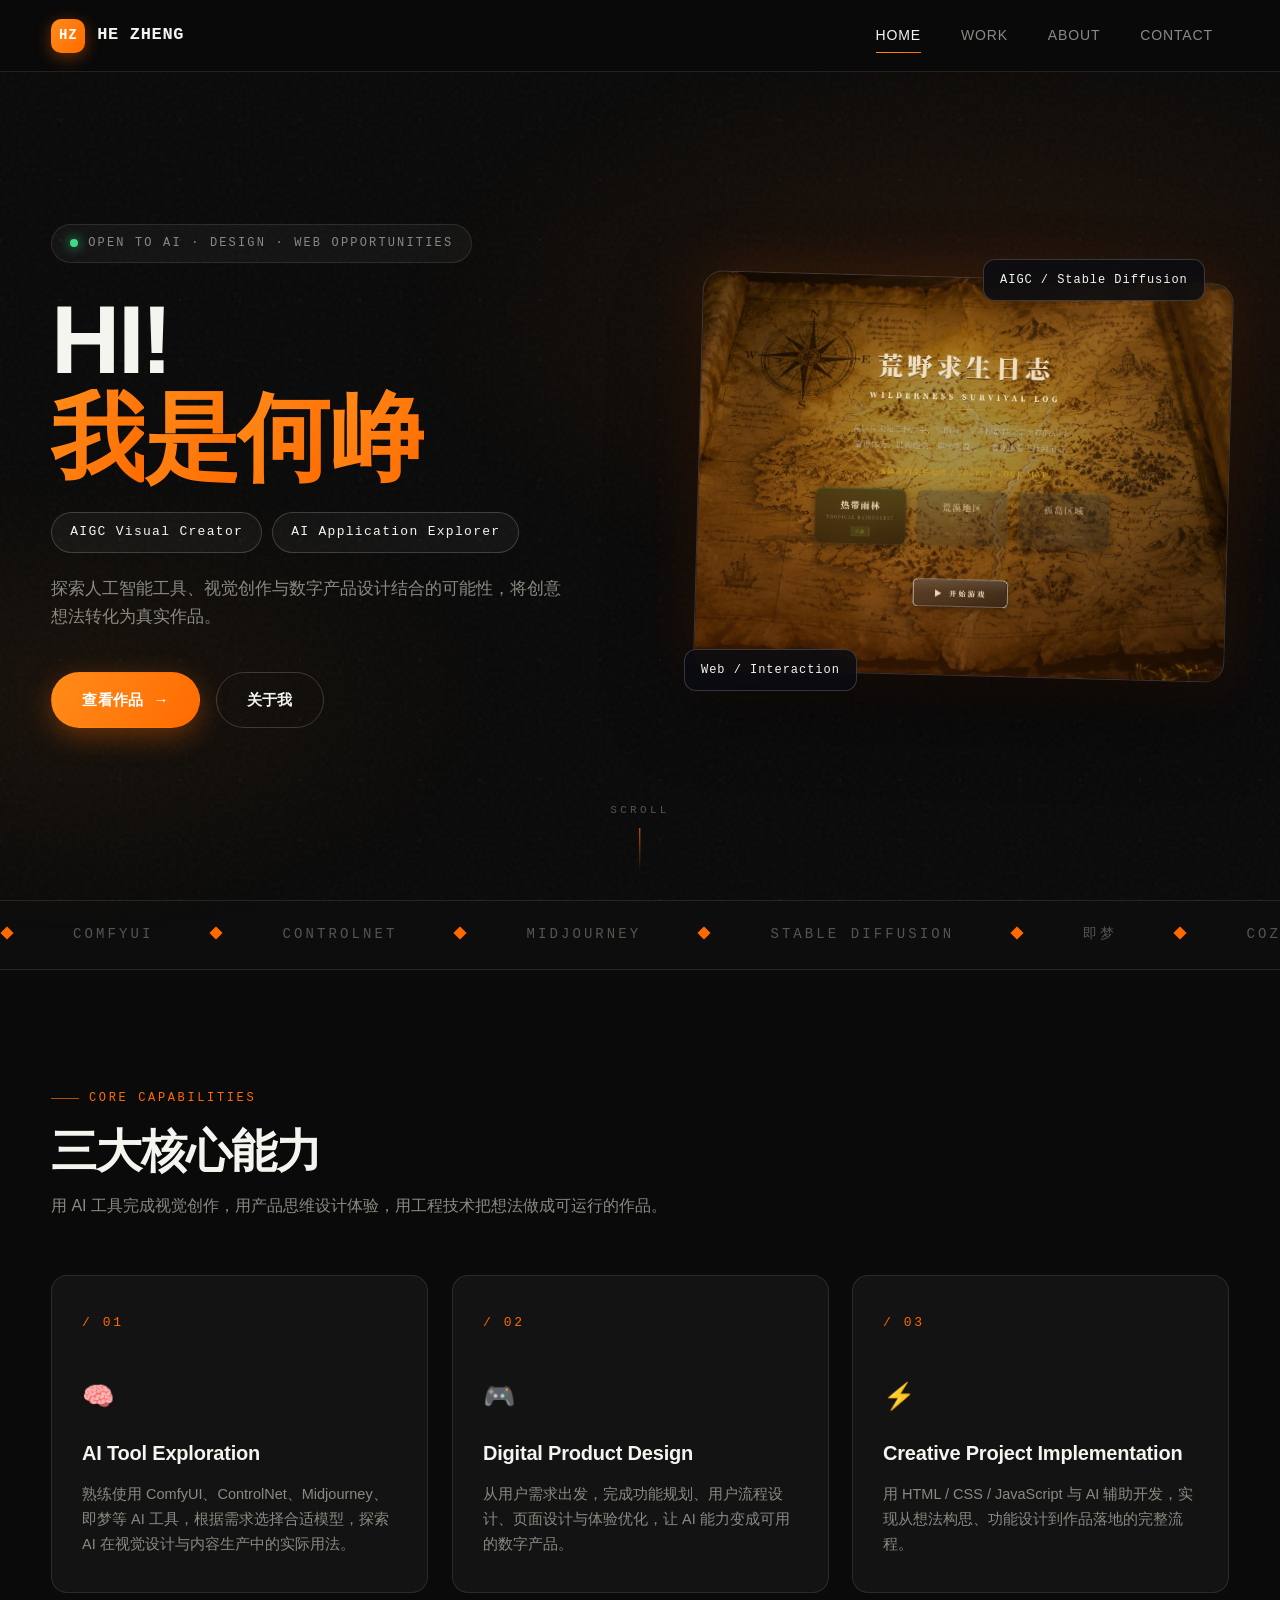
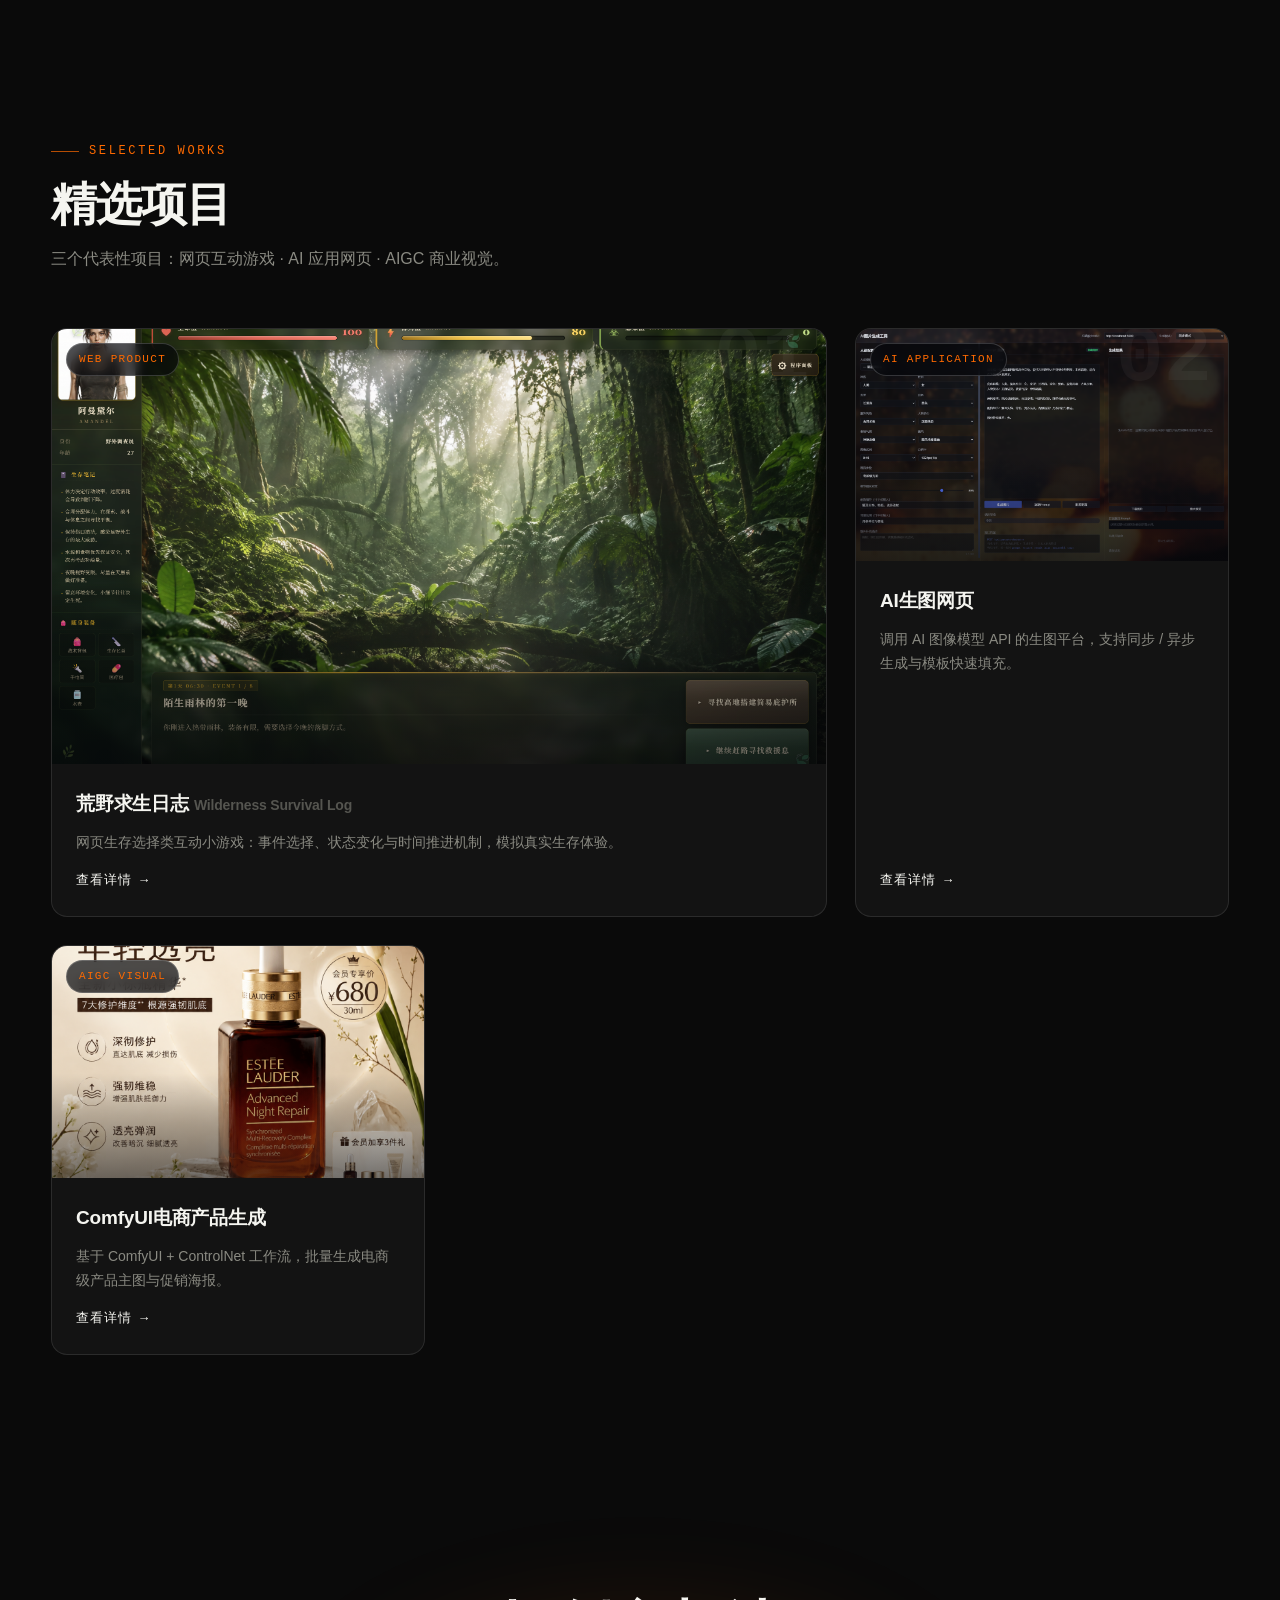
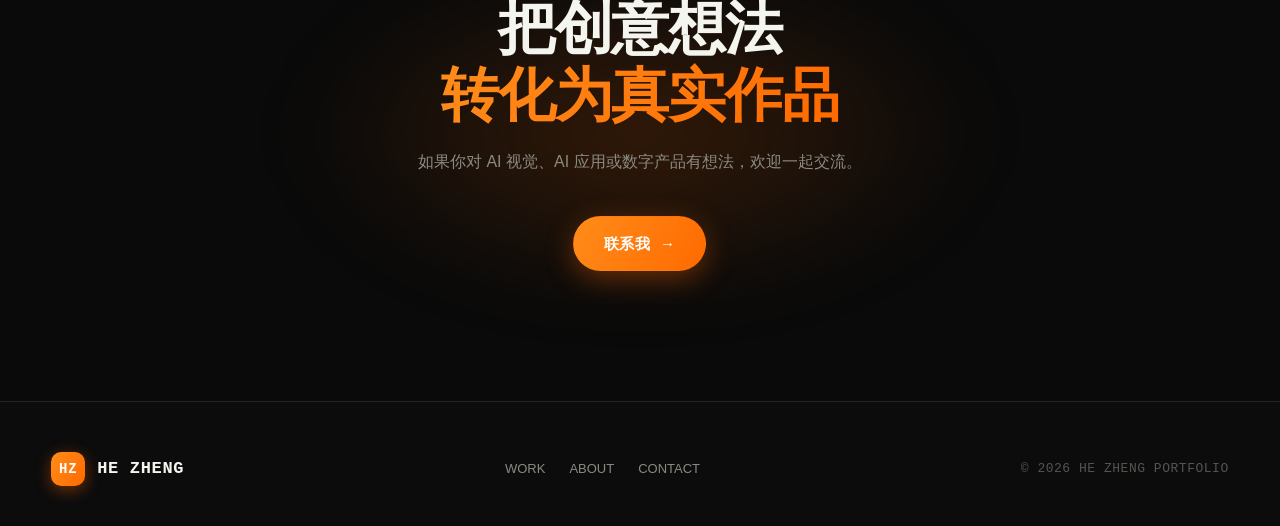
==== commit 375ffef3: "优化：黑白橙配色 + 流动网格背景 + 卡片编号" ====
--- a/index.html
+++ b/index.html
@@ -8,6 +8,9 @@
   <link rel="stylesheet" href="css/style.css" />
 </head>
 <body>
+
+  <!-- 流动网格背景 -->
+  <canvas class="bg-grid" id="bgGrid"></canvas>
 
   <!-- 导航 -->
   <header class="nav">
--- a/css/style.css
+++ b/css/style.css
@@ -4,18 +4,19 @@
 
 /* ---------- 1. 设计变量 ---------- */
 :root {
-  --bg: #05060a;
-  --bg-soft: #0a0c12;
-  --surface: rgba(255, 255, 255, 0.03);
-  --surface-hover: rgba(255, 255, 255, 0.06);
-  --border: rgba(255, 255, 255, 0.08);
-  --border-strong: rgba(255, 255, 255, 0.16);
-  --text: #f4f5f7;
-  --muted: #9a9daa;
-  --dim: #6b6e7a;
-  --accent-1: #7c5cff;   /* 电感紫 */
-  --accent-2: #00d4ff;   /* 荧光青 */
-  --gradient: linear-gradient(120deg, var(--accent-1), var(--accent-2));
+  /* 黑白橙配色方案 — 全站唯一彩色为橙色 */
+  --bg: #0a0a0a;
+  --bg-soft: #141414;
+  --surface: rgba(255, 255, 255, 0.04);
+  --surface-hover: rgba(255, 255, 255, 0.07);
+  --border: rgba(255, 255, 255, 0.1);
+  --border-strong: rgba(255, 255, 255, 0.18);
+  --text: #f5f5f0;
+  --muted: #8a8a82;
+  --dim: #555550;
+  --accent: #ff6a00;          /* 强调橙 — 唯一彩色 */
+  --accent-soft: rgba(255, 106, 0, 0.12);
+  --gradient: linear-gradient(120deg, #ff8c1a, #ff6a00);
   --radius: 16px;
   --radius-sm: 10px;
   --nav-h: 72px;
@@ -37,13 +38,25 @@
   line-height: 1.7;
   -webkit-font-smoothing: antialiased;
   overflow-x: hidden;
-  /* 顶部渐变光晕 + 网格底纹 */
-  background-image:
-    radial-gradient(1100px 520px at 78% -8%, rgba(124, 92, 255, 0.14), transparent 60%),
-    radial-gradient(900px 480px at 8% 4%, rgba(0, 212, 255, 0.08), transparent 55%),
-    linear-gradient(rgba(255, 255, 255, 0.025) 1px, transparent 1px),
-    linear-gradient(90deg, rgba(255, 255, 255, 0.025) 1px, transparent 1px);
-  background-size: auto, auto, 56px 56px, 56px 56px;
+}
+
+/* 流动网格背景 canvas */
+.bg-grid {
+  position: fixed;
+  inset: 0;
+  z-index: -2;
+  pointer-events: none;
+}
+
+/* 噪点纹理叠加 */
+body::after {
+  content: "";
+  position: fixed;
+  inset: 0;
+  z-index: -1;
+  pointer-events: none;
+  opacity: 0.035;
+  background-image: url("data:image/svg+xml,%3Csvg viewBox='0 0 256 256' xmlns='http://www.w3.org/2000/svg'%3E%3Cfilter id='n'%3E%3CfeTurbulence type='fractalNoise' baseFrequency='0.85' numOctaves='4' stitchTiles='stitch'/%3E%3C/filter%3E%3Crect width='100%25' height='100%25' filter='url(%23n)'/%3E%3C/svg%3E");
 }
 
 img { max-width: 100%; display: block; }
@@ -51,7 +64,7 @@
 ul { list-style: none; }
 button { font-family: inherit; cursor: pointer; }
 
-::selection { background: rgba(124, 92, 255, 0.45); color: #fff; }
+::selection { background: rgba(255, 106, 0, 0.45); color: #fff; }
 
 /* 自定义滚动条 */
 ::-webkit-scrollbar { width: 10px; }
@@ -68,10 +81,10 @@
 .section-tag {
   display: inline-flex; align-items: center; gap: 10px;
   font-family: var(--font-mono); font-size: 12px; letter-spacing: 0.22em;
-  text-transform: uppercase; color: var(--accent-2); margin-bottom: 16px;
+  text-transform: uppercase; color: var(--accent); margin-bottom: 16px;
 }
 .section-tag::before {
-  content: ""; width: 28px; height: 1px; background: var(--accent-2); opacity: 0.7;
+  content: ""; width: 28px; height: 1px; background: var(--accent); opacity: 0.7;
 }
 
 .section-title {
@@ -100,28 +113,28 @@
 
 .btn-primary {
   background: var(--gradient); color: #fff;
-  box-shadow: 0 8px 28px rgba(124, 92, 255, 0.35);
-}
-.btn-primary:hover { transform: translateY(-2px); box-shadow: 0 14px 40px rgba(124, 92, 255, 0.5); }
+  box-shadow: 0 8px 28px rgba(255, 106, 0, 0.35);
+}
+.btn-primary:hover { transform: translateY(-2px); box-shadow: 0 14px 40px rgba(255, 106, 0, 0.5); }
 
 .btn-ghost {
   border-color: var(--border-strong); color: var(--text); background: transparent;
 }
 .btn-ghost:hover {
-  border-color: var(--accent-2); color: var(--accent-2);
-  transform: translateY(-2px); box-shadow: 0 10px 30px rgba(0, 212, 255, 0.12);
+  border-color: var(--accent); color: var(--accent);
+  transform: translateY(-2px); box-shadow: 0 10px 30px rgba(255, 140, 26, 0.12);
 }
 
 /* ---------- 5. 导航栏 ---------- */
 .nav {
   position: fixed; inset: 0 0 auto 0; z-index: 100;
   height: var(--nav-h);
-  background: rgba(5, 6, 10, 0.65);
-  backdrop-filter: blur(18px); -webkit-backdrop-filter: blur(18px);
-  border-bottom: 1px solid transparent;
+  background: rgba(10, 10, 10, 0.85);
+  backdrop-filter: blur(12px); -webkit-backdrop-filter: blur(12px);
+  border-bottom: 1px solid var(--border);
   transition: border-color 0.4s var(--ease), background 0.4s var(--ease);
 }
-.nav.scrolled { border-bottom-color: var(--border); background: rgba(5, 6, 10, 0.85); }
+.nav.scrolled { border-bottom-color: var(--border-strong); background: rgba(10, 10, 10, 0.95); }
 
 .nav-inner {
   height: 100%; display: flex; align-items: center; justify-content: space-between;
@@ -135,7 +148,7 @@
   width: 34px; height: 34px; border-radius: 10px;
   background: var(--gradient); color: #fff;
   display: grid; place-items: center; font-size: 14px;
-  box-shadow: 0 4px 16px rgba(124, 92, 255, 0.4);
+  box-shadow: 0 4px 16px rgba(255, 106, 0, 0.4);
 }
 
 .nav-links { display: flex; align-items: center; gap: 8px; }
@@ -211,7 +224,7 @@
 .hero-visual .frame {
   position: relative; border-radius: 20px; overflow: hidden;
   border: 1px solid var(--border-strong);
-  box-shadow: 0 30px 80px rgba(0, 0, 0, 0.6), 0 0 60px rgba(124, 92, 255, 0.18);
+  box-shadow: 0 30px 80px rgba(0, 0, 0, 0.6), 0 0 60px rgba(255, 106, 0, 0.18);
   transform: rotate(1.5deg);
   transition: transform 0.6s var(--ease);
 }
@@ -219,7 +232,7 @@
 .hero-visual img { width: 100%; aspect-ratio: 4 / 3; object-fit: cover; }
 .hero-visual .frame::after {
   content: ""; position: absolute; inset: 0;
-  background: linear-gradient(200deg, rgba(0, 212, 255, 0.12), transparent 40%, rgba(124, 92, 255, 0.18));
+  background: linear-gradient(200deg, rgba(255, 140, 26, 0.12), transparent 40%, rgba(255, 106, 0, 0.18));
   pointer-events: none;
 }
 .hero-visual .float-chip {
@@ -241,7 +254,7 @@
 }
 .scroll-hint .line {
   width: 1px; height: 44px;
-  background: linear-gradient(var(--accent-2), transparent);
+  background: linear-gradient(var(--accent), transparent);
   animation: drop 1.8s var(--ease) infinite;
 }
 @keyframes drop { 0% { transform: scaleY(0); transform-origin: top; } 45% { transform: scaleY(1); transform-origin: top; } 55% { transform: scaleY(1); transform-origin: bottom; } 100% { transform: scaleY(0); transform-origin: bottom; } }
@@ -254,7 +267,7 @@
 }
 .page-hero .crumb {
   font-family: var(--font-mono); font-size: 12px; letter-spacing: 0.2em;
-  color: var(--accent-2); text-transform: uppercase; margin-bottom: 18px;
+  color: var(--accent); text-transform: uppercase; margin-bottom: 18px;
   display: block;
 }
 .page-hero h1 {
@@ -275,13 +288,13 @@
 }
 .cap-card::before {
   content: ""; position: absolute; inset: 0;
-  background: radial-gradient(360px 200px at 50% -20%, rgba(124, 92, 255, 0.16), transparent 70%);
+  background: radial-gradient(360px 200px at 50% -20%, rgba(255, 106, 0, 0.16), transparent 70%);
   opacity: 0; transition: opacity 0.45s;
 }
 .cap-card:hover { transform: translateY(-6px); border-color: var(--border-strong); background: var(--surface-hover); }
 .cap-card:hover::before { opacity: 1; }
 .cap-num {
-  font-family: var(--font-mono); font-size: 13px; color: var(--accent-2);
+  font-family: var(--font-mono); font-size: 13px; color: var(--accent);
   letter-spacing: 0.2em; display: block; margin-bottom: 40px;
 }
 .cap-card h3 { font-size: 20px; margin-bottom: 12px; letter-spacing: -0.01em; }
@@ -289,17 +302,28 @@
 .cap-card .cap-icon { font-size: 26px; margin-bottom: 18px; display: block; }
 
 /* ---------- 9. 项目卡片 ---------- */
-.work-grid { display: grid; grid-template-columns: repeat(3, 1fr); gap: 28px; }
+.work-grid { display: grid; grid-template-columns: repeat(3, 1fr); gap: 28px; counter-reset: work; }
 .work-card {
   position: relative; display: flex; flex-direction: column;
   background: var(--surface); border: 1px solid var(--border);
   border-radius: var(--radius); overflow: hidden;
   transition: transform 0.5s var(--ease), border-color 0.4s, box-shadow 0.5s var(--ease);
-}
+  counter-increment: work;
+}
+/* 大号半透明编号（杂志感） */
+.work-card::before {
+  content: counter(work, decimal-leading-zero);
+  position: absolute; top: -10px; right: 16px; z-index: 3;
+  font-family: var(--font-mono); font-size: 80px; font-weight: 800;
+  color: rgba(255, 255, 255, 0.04);
+  line-height: 1; pointer-events: none;
+  transition: color 0.4s var(--ease);
+}
+.work-card:hover::before { color: rgba(255, 106, 0, 0.12); }
 .work-card:hover {
   transform: translateY(-8px);
-  border-color: rgba(124, 92, 255, 0.45);
-  box-shadow: 0 24px 60px rgba(0, 0, 0, 0.5), 0 0 40px rgba(124, 92, 255, 0.12);
+  border-color: rgba(255, 106, 0, 0.45);
+  box-shadow: 0 24px 60px rgba(0, 0, 0, 0.5), 0 0 40px rgba(255, 106, 0, 0.12);
 }
 .work-thumb { position: relative; overflow: hidden; aspect-ratio: 16 / 10; }
 .work-thumb img {
@@ -317,7 +341,7 @@
   font-family: var(--font-mono); font-size: 11px; letter-spacing: 0.12em;
   padding: 6px 12px; border-radius: 999px;
   background: rgba(5, 6, 10, 0.7); border: 1px solid var(--border-strong);
-  color: var(--accent-2); backdrop-filter: blur(6px);
+  color: var(--accent); backdrop-filter: blur(6px);
 }
 .work-body { padding: 24px; display: flex; flex-direction: column; gap: 10px; flex: 1; }
 .work-body h3 { font-size: 19px; letter-spacing: -0.01em; }
@@ -328,7 +352,7 @@
   color: var(--text); margin-top: 6px;
 }
 .work-link .arrow { transition: transform 0.35s var(--ease); }
-.work-card:hover .work-link { color: var(--accent-2); }
+.work-card:hover .work-link { color: var(--accent); }
 .work-card:hover .work-link .arrow { transform: translateX(5px); }
 
 /* 精选项目大卡（首页第一张） */
@@ -346,7 +370,7 @@
   font-family: var(--font-mono); font-size: 14px; letter-spacing: 0.22em;
   color: var(--dim); text-transform: uppercase; white-space: nowrap;
 }
-.marquee-track span i { color: var(--accent-1); font-style: normal; margin-right: 56px; }
+.marquee-track span i { color: var(--accent); font-style: normal; margin-right: 56px; }
 @keyframes marquee { to { transform: translateX(-50%); } }
 
 /* ---------- 11. Work 筛选器 ---------- */
@@ -360,10 +384,10 @@
   font-family: var(--font-mono);
   transition: all 0.35s var(--ease);
 }
-.filter-btn:hover { color: var(--text); border-color: var(--accent-2); }
+.filter-btn:hover { color: var(--text); border-color: var(--accent); }
 .filter-btn.active {
   background: var(--gradient); border-color: transparent; color: #fff;
-  box-shadow: 0 6px 20px rgba(124, 92, 255, 0.35);
+  box-shadow: 0 6px 20px rgba(255, 106, 0, 0.35);
 }
 .work-item { transition: opacity 0.4s var(--ease), transform 0.4s var(--ease); }
 .work-item.hide { display: none; }
@@ -383,7 +407,7 @@
 .project-hero .tags span {
   font-family: var(--font-mono); font-size: 12px; letter-spacing: 0.1em;
   padding: 7px 16px; border-radius: 999px;
-  border: 1px solid var(--border-strong); color: var(--accent-2);
+  border: 1px solid var(--border-strong); color: var(--accent);
   background: var(--surface);
 }
 .project-meta {
@@ -421,11 +445,11 @@
   border-left: 2px solid transparent; margin-left: -25px; padding-left: 23px;
   transition: color 0.3s, border-color 0.3s;
 }
-.toc a:hover, .toc a.active { color: var(--text); border-left-color: var(--accent-2); }
+.toc a:hover, .toc a.active { color: var(--text); border-left-color: var(--accent); }
 
 .project-section { margin-bottom: 90px; scroll-margin-top: calc(var(--nav-h) + 30px); }
 .project-section .num {
-  font-family: var(--font-mono); font-size: 13px; color: var(--accent-2);
+  font-family: var(--font-mono); font-size: 13px; color: var(--accent);
   letter-spacing: 0.2em; display: block; margin-bottom: 12px;
 }
 .project-section h2 {
@@ -451,9 +475,9 @@
   background: var(--surface); position: relative;
   transition: transform 0.4s var(--ease), border-color 0.4s;
 }
-.flow-step:hover { transform: translateY(-4px); border-color: rgba(0, 212, 255, 0.4); }
+.flow-step:hover { transform: translateY(-4px); border-color: rgba(255, 140, 26, 0.4); }
 .flow-step .step-num {
-  font-family: var(--font-mono); font-size: 12px; color: var(--accent-2); letter-spacing: 0.15em;
+  font-family: var(--font-mono); font-size: 12px; color: var(--accent); letter-spacing: 0.15em;
 }
 .flow-step h4 { font-size: 15px; margin: 10px 0 6px; }
 .flow-step p { font-size: 13px; margin: 0; }
@@ -465,7 +489,7 @@
   border-radius: 999px; border: 1px solid var(--border-strong); color: var(--text);
   background: var(--surface); transition: border-color 0.3s, color 0.3s;
 }
-.tech-list span:hover { border-color: var(--accent-1); color: var(--accent-2); }
+.tech-list span:hover { border-color: var(--accent); color: var(--accent); }
 
 /* 上下项目导航 */
 .project-nav {
@@ -476,7 +500,7 @@
   padding: 28px 30px; border: 1px solid var(--border); border-radius: var(--radius);
   background: var(--surface); transition: border-color 0.4s, transform 0.4s var(--ease);
 }
-.project-nav a:hover { border-color: rgba(124, 92, 255, 0.5); transform: translateY(-4px); }
+.project-nav a:hover { border-color: rgba(255, 106, 0, 0.5); transform: translateY(-4px); }
 .project-nav a.next { text-align: right; }
 .project-nav .label {
   font-family: var(--font-mono); font-size: 11px; letter-spacing: 0.2em;
@@ -493,8 +517,8 @@
   border: 1px solid var(--border-strong);
   aspect-ratio: 4 / 5;
   background:
-    radial-gradient(340px 260px at 70% 20%, rgba(0, 212, 255, 0.2), transparent 65%),
-    radial-gradient(340px 300px at 20% 85%, rgba(124, 92, 255, 0.28), transparent 65%),
+    radial-gradient(340px 260px at 70% 20%, rgba(255, 140, 26, 0.2), transparent 65%),
+    radial-gradient(340px 300px at 20% 85%, rgba(255, 106, 0, 0.28), transparent 65%),
     var(--bg-soft);
   display: grid; place-items: center;
 }
@@ -525,7 +549,7 @@
   transition: transform 0.4s var(--ease), border-color 0.4s, background 0.4s;
 }
 .skill-card:hover {
-  transform: translateY(-5px); border-color: rgba(124, 92, 255, 0.5);
+  transform: translateY(-5px); border-color: rgba(255, 106, 0, 0.5);
   background: var(--surface-hover);
 }
 .skill-card .ico { font-size: 22px; display: block; margin-bottom: 12px; }
@@ -537,7 +561,7 @@
   border-radius: 999px; border: 1px solid var(--border-strong); color: var(--muted);
   transition: all 0.3s var(--ease);
 }
-.tool-cloud span:hover { color: #fff; border-color: var(--accent-2); box-shadow: 0 0 18px rgba(0, 212, 255, 0.18); }
+.tool-cloud span:hover { color: #fff; border-color: var(--accent); box-shadow: 0 0 18px rgba(255, 140, 26, 0.18); }
 
 /* ---------- 14. Contact 页面 ---------- */
 .contact-grid { display: grid; grid-template-columns: 1fr 1.1fr; gap: 70px; }
@@ -547,11 +571,11 @@
   background: var(--surface); margin-bottom: 16px;
   transition: border-color 0.4s, transform 0.4s var(--ease);
 }
-.contact-item:hover { border-color: rgba(0, 212, 255, 0.4); transform: translateX(6px); }
+.contact-item:hover { border-color: rgba(255, 140, 26, 0.4); transform: translateX(6px); }
 .contact-item .ico {
   width: 46px; height: 46px; border-radius: 12px; flex-shrink: 0;
   display: grid; place-items: center; font-size: 20px;
-  background: rgba(124, 92, 255, 0.12); border: 1px solid rgba(124, 92, 255, 0.3);
+  background: rgba(255, 106, 0, 0.12); border: 1px solid rgba(255, 106, 0, 0.3);
 }
 .contact-item .info .label {
   font-family: var(--font-mono); font-size: 11px; letter-spacing: 0.2em;
@@ -578,7 +602,7 @@
   transition: border-color 0.3s, box-shadow 0.3s;
 }
 .form-field input:focus, .form-field textarea:focus {
-  border-color: var(--accent-1); box-shadow: 0 0 0 3px rgba(124, 92, 255, 0.15);
+  border-color: var(--accent); box-shadow: 0 0 0 3px rgba(255, 106, 0, 0.15);
 }
 .form-field textarea { min-height: 140px; resize: vertical; }
 .form-toast {
@@ -593,7 +617,7 @@
 .cta-band::before {
   content: ""; position: absolute; left: 50%; top: 50%; transform: translate(-50%, -50%);
   width: 700px; height: 340px; border-radius: 50%;
-  background: radial-gradient(closest-side, rgba(124, 92, 255, 0.18), transparent);
+  background: radial-gradient(closest-side, rgba(255, 106, 0, 0.18), transparent);
   filter: blur(40px); pointer-events: none;
 }
 .cta-band h2 {
@@ -613,7 +637,7 @@
 .footer-inner .copy { color: var(--dim); font-size: 13px; font-family: var(--font-mono); letter-spacing: 0.04em; }
 .footer-links { display: flex; gap: 24px; }
 .footer-links a { color: var(--muted); font-size: 13px; transition: color 0.3s; }
-.footer-links a:hover { color: var(--accent-2); }
+.footer-links a:hover { color: var(--accent); }
 
 /* 回到顶部 */
 .back-top {
@@ -625,7 +649,7 @@
   transition: all 0.4s var(--ease);
 }
 .back-top.show { opacity: 1; pointer-events: auto; transform: translateY(0); }
-.back-top:hover { border-color: var(--accent-2); color: var(--accent-2); }
+.back-top:hover { border-color: var(--accent); color: var(--accent); }
 
 /* ---------- 17. 滚动进入动画 ---------- */
 .reveal {
@@ -650,7 +674,7 @@
   .project-layout { grid-template-columns: 1fr; gap: 40px; }
   .toc { position: static; border-left: none; padding-left: 0; display: flex; flex-wrap: wrap; gap: 4px 20px; }
   .toc a { margin-left: 0; padding-left: 0; border-left: none; }
-  .toc a.active { color: var(--accent-2); }
+  .toc a.active { color: var(--accent); }
   .about-grid { grid-template-columns: 1fr; }
   .about-avatar { max-width: 340px; }
   .contact-grid { grid-template-columns: 1fr; }
@@ -704,7 +728,7 @@
   position: fixed; top: 0; left: 0; z-index: 300;
   height: 2px; width: 0;
   background: var(--gradient);
-  box-shadow: 0 0 10px rgba(124, 92, 255, 0.55);
+  box-shadow: 0 0 10px rgba(255, 106, 0, 0.55);
 }
 
 /* 跑马灯 hover 暂停 */
@@ -712,10 +736,10 @@
 
 /* 背景光晕缓漂（叠加层，不改动原有背景） */
 body::before {
-  content: ""; position: fixed; inset: -12%; z-index: -1; pointer-events: none;
+  content: ""; position: fixed; inset: -12%; z-index: -3; pointer-events: none;
   background:
-    radial-gradient(1000px 500px at 72% 38%, rgba(124, 92, 255, 0.09), transparent 60%),
-    radial-gradient(820px 440px at 14% 72%, rgba(0, 212, 255, 0.06), transparent 55%);
+    radial-gradient(1000px 500px at 72% 38%, rgba(255, 106, 0, 0.09), transparent 60%),
+    radial-gradient(820px 440px at 14% 72%, rgba(255, 140, 26, 0.06), transparent 55%);
   animation: glowDrift 36s ease-in-out infinite alternate;
 }
 @keyframes glowDrift {
@@ -727,7 +751,7 @@
 .flow-step { overflow: hidden; }
 .flow-step::before {
   content: ""; position: absolute; inset: 0;
-  background: radial-gradient(360px 200px at 50% -20%, rgba(124, 92, 255, 0.16), transparent 70%);
+  background: radial-gradient(360px 200px at 50% -20%, rgba(255, 106, 0, 0.16), transparent 70%);
   opacity: 0; transition: opacity 0.45s; pointer-events: none;
 }
 .flow-step:hover::before { opacity: 1; }
@@ -799,7 +823,7 @@
 .flow-steps { position: relative; }
 .flow-steps::before {
   content: ""; position: absolute; top: -15px; left: 4%; right: 4%; height: 1px;
-  background: linear-gradient(90deg, var(--accent-1), var(--accent-2)); opacity: 0.5;
+  background: linear-gradient(90deg, var(--accent), var(--accent)); opacity: 0.5;
 }
 .flow-steps.in-view .flow-step { animation: stepUp 0.65s var(--ease) backwards; }
 .flow-steps.in-view .flow-step:nth-child(2) { animation-delay: 0.14s; }
@@ -867,11 +891,11 @@
 }
 .cover-panel::before {
   content: ""; position: absolute; inset: 0; pointer-events: none;
-  background: radial-gradient(360px 200px at 50% -20%, rgba(124, 92, 255, 0.16), transparent 70%);
+  background: radial-gradient(360px 200px at 50% -20%, rgba(255, 106, 0, 0.16), transparent 70%);
 }
 .cover-panel .panel-tag {
   font-family: var(--font-mono); font-size: 12px; letter-spacing: 0.22em;
-  color: var(--accent-2); text-transform: uppercase;
+  color: var(--accent); text-transform: uppercase;
 }
 .cover-panel h3 { font-size: 22px; letter-spacing: -0.01em; }
 .cover-panel ul { display: grid; gap: 0; }
